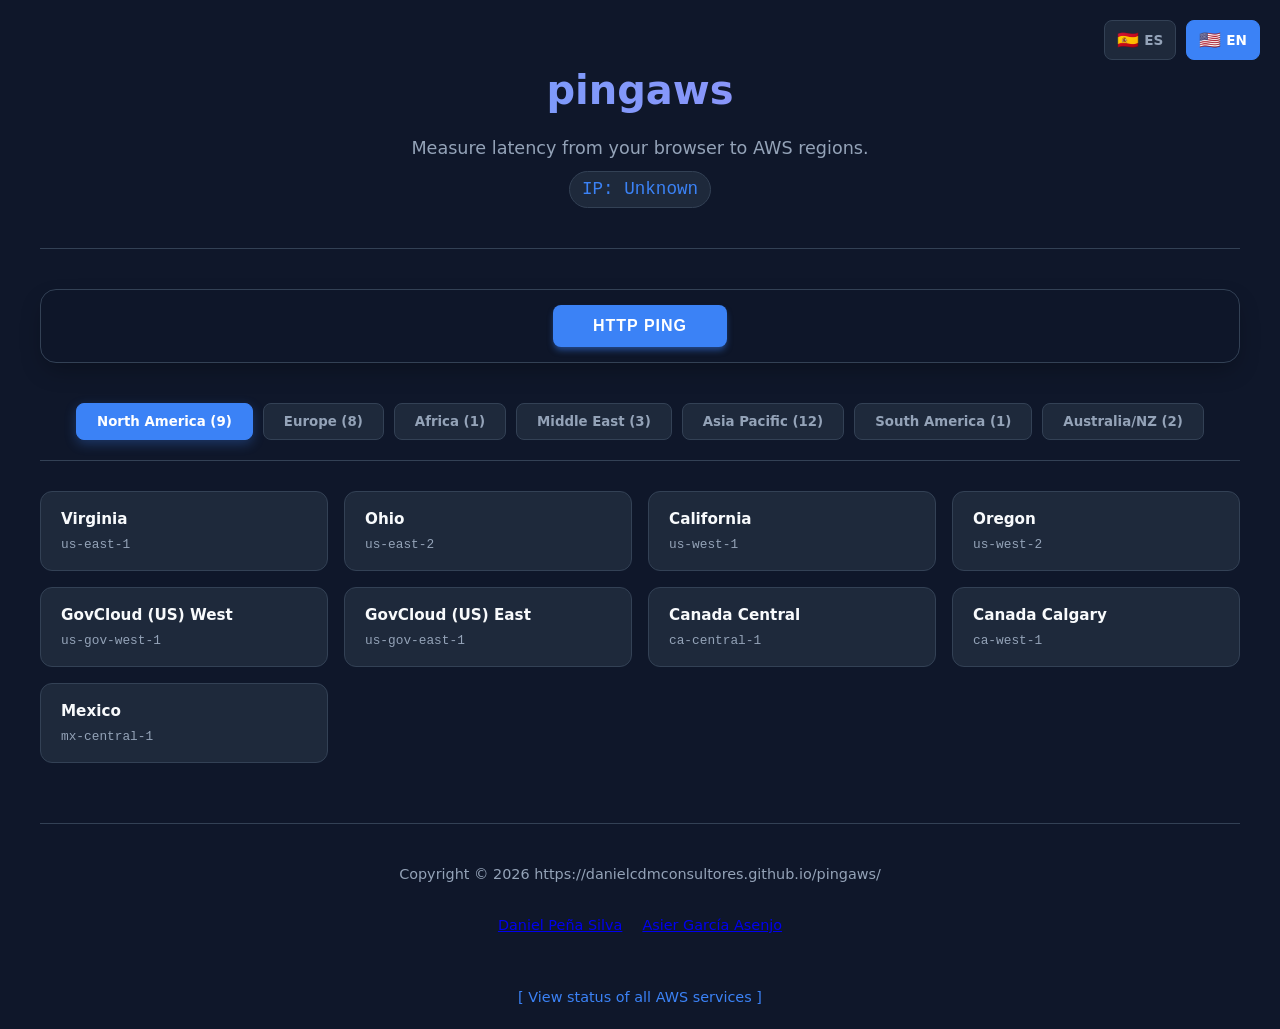
==== en.htm @ 283a3cfc "mejoras de SEO" ====
<!DOCTYPE html>
<html lang="en">

<head>
    <meta charset="UTF-8">
    <meta name="viewport" content="width=device-width, initial-scale=1.0">
    <title>AWS Latency Test - Ping All AWS Regions | pingaws</title>
    <meta name="description"
        content="Measure your network latency to all AWS regions directly from your browser. Fast, accurate, and secure HTTP ping test for Amazon Web Services.">
    <meta name="keywords"
        content="AWS latency, ping AWS, AWS regions, cloud latency test, AWS speed test, Amazon Web Services, cloud ping, network latency">
    <meta name="robots" content="index, follow">
    <link rel="canonical" href="https://danielcdmconsultores.github.io/pingaws/en.htm">
    <link rel="alternate" hreflang="es" href="https://danielcdmconsultores.github.io/pingaws/">
    <link rel="alternate" hreflang="en" href="https://danielcdmconsultores.github.io/pingaws/en.htm">
    <link rel="alternate" hreflang="x-default" href="https://danielcdmconsultores.github.io/pingaws/en.htm">

    <!-- Open Graph / Facebook -->
    <meta property="og:type" content="website">
    <meta property="og:url" content="https://danielcdmconsultores.github.io/pingaws/en.htm">
    <meta property="og:title" content="AWS Latency Test - Ping All AWS Regions">
    <meta property="og:description"
        content="Measure your network latency to all AWS regions directly from your browser. Fast, accurate, and secure HTTP ping test.">
    <meta property="og:image" content="pingaws.ico">

    <!-- Twitter -->
    <meta property="twitter:card" content="summary">
    <meta property="twitter:url" content="https://danielcdmconsultores.github.io/pingaws/en.htm">
    <meta property="twitter:title" content="AWS Latency Test - Ping All AWS Regions">
    <meta property="twitter:description"
        content="Measure your network latency to all AWS regions directly from your browser. Fast, accurate, and secure HTTP ping test.">
    <meta property="twitter:image" content="pingaws.ico">

    <link rel="icon" type="image/x-icon" href="pingaws.ico">
    <link rel="stylesheet" href="style.css">
    <script src="https://l2.io/ip.js?var=userip"></script>
    <script src="jquery-3.7.1.min.js"></script>

    <!-- Structured Data -->
    <script type="application/ld+json">
  {
    "@context": "https://schema.org",
    "@type": "WebApplication",
    "name": "AWS Latency Test",
    "url": "https://danielcdmconsultores.github.io/pingaws/en.htm",
    "description": "A browser-based tool to measure network latency to all Amazon Web Services (AWS) regions.",
    "applicationCategory": "UtilityApplication",
    "operatingSystem": "Any",
    "offers": {
      "@type": "Offer",
      "price": "0",
      "priceCurrency": "USD"
    },
    "author": {
      "@type": "Person",
      "name": "Daniel Peña Silva"
    }
  }
  </script>
</head>

<body>

    <div class="lang-switcher">
        <a href="index.htm" class="lang-link"><span class="flag">🇪🇸</span> ES</a>
        <a href="en.htm" class="lang-link active"><span class="flag">🇺🇸</span> EN</a>
    </div>

    <main class="container">
        <header>
            <h1>pingaws</h1>
            <p class="subtitle">
                Measure latency from your browser to AWS regions.<br>
                <span class="ip-display">IP:
                    <script>document.write(typeof userip !== 'undefined' ? userip : "Unknown");</script>
                </span>
            </p>
        </header>

        <div class="controls">
            <div id="imageCell"></div>
            <input type="submit" id="pingbutton" value="HTTP PING">
        </div>

        <!-- Tabs Navigation -->
        <div class="tabs-nav">
            <button class="tab-btn active" data-tab="na">North America (9)</button>
            <button class="tab-btn" data-tab="eu">Europe (8)</button>
            <button class="tab-btn" data-tab="af">Africa (1)</button>
            <button class="tab-btn" data-tab="me">Middle East (3)</button>
            <button class="tab-btn" data-tab="ap">Asia Pacific (12)</button>
            <button class="tab-btn" data-tab="sa">South America (1)</button>
            <button class="tab-btn" data-tab="au">Australia/NZ (2)</button>
        </div>

        <div id="regions-container">

            <!-- North America -->
            <div id="na" class="tab-content active">
                <div class="regions-grid">
                    <div class="region-card">
                        <div class="region-info">
                            <div class="region-name">Virginia</div>
                            <div class="region-code">us-east-1</div>
                        </div>
                        <div class="latency" id="us-east-1" endpoint="http://dynamodb.us-east-1.amazonaws.com/">&nbsp;
                        </div>
                    </div>
                    <div class="region-card">
                        <div class="region-info">
                            <div class="region-name">Ohio</div>
                            <div class="region-code">us-east-2</div>
                        </div>
                        <div class="latency" id="us-east-2" endpoint="http://dynamodb.us-east-2.amazonaws.com/">&nbsp;
                        </div>
                    </div>
                    <div class="region-card">
                        <div class="region-info">
                            <div class="region-name">California</div>
                            <div class="region-code">us-west-1</div>
                        </div>
                        <div class="latency" id="us-west-1" endpoint="http://dynamodb.us-west-1.amazonaws.com/">&nbsp;
                        </div>
                    </div>
                    <div class="region-card">
                        <div class="region-info">
                            <div class="region-name">Oregon</div>
                            <div class="region-code">us-west-2</div>
                        </div>
                        <div class="latency" id="us-west-2" endpoint="http://dynamodb.us-west-2.amazonaws.com/">&nbsp;
                        </div>
                    </div>
                    <div class="region-card">
                        <div class="region-info">
                            <div class="region-name">GovCloud (US) West</div>
                            <div class="region-code">us-gov-west-1</div>
                        </div>
                        <div class="latency" id="us-gov-west-1" endpoint="http://dynamodb.us-gov-west-1.amazonaws.com/">
                            &nbsp;</div>
                    </div>
                    <div class="region-card">
                        <div class="region-info">
                            <div class="region-name">GovCloud (US) East</div>
                            <div class="region-code">us-gov-east-1</div>
                        </div>
                        <div class="latency" id="us-gov-east-1" endpoint="http://dynamodb.us-gov-east-1.amazonaws.com/">
                            &nbsp;</div>
                    </div>
                    <div class="region-card">
                        <div class="region-info">
                            <div class="region-name">Canada Central</div>
                            <div class="region-code">ca-central-1</div>
                        </div>
                        <div class="latency" id="ca-central-1" endpoint="http://dynamodb.ca-central-1.amazonaws.com/">
                            &nbsp;</div>
                    </div>
                    <div class="region-card">
                        <div class="region-info">
                            <div class="region-name">Canada Calgary</div>
                            <div class="region-code">ca-west-1</div>
                        </div>
                        <div class="latency" id="ca-west-1" endpoint="http://dynamodb.ca-west-1.amazonaws.com/">&nbsp;
                        </div>
                    </div>
                    <div class="region-card">
                        <div class="region-info">
                            <div class="region-name">Mexico</div>
                            <div class="region-code">mx-central-1</div>
                        </div>
                        <div class="latency" id="mx-central-1" endpoint="http://dynamodb.mx-central-1.amazonaws.com/">
                            &nbsp;</div>
                    </div>
                </div>
            </div>

            <!-- Europe -->
            <div id="eu" class="tab-content">
                <div class="regions-grid">
                    <div class="region-card">
                        <div class="region-info">
                            <div class="region-name">Spain</div>
                            <div class="region-code">eu-south-2</div>
                        </div>
                        <div class="latency" id="eu-south-2" endpoint="http://dynamodb.eu-south-2.amazonaws.com/">&nbsp;
                        </div>
                    </div>
                    <div class="region-card">
                        <div class="region-info">
                            <div class="region-name">Milan</div>
                            <div class="region-code">eu-south-1</div>
                        </div>
                        <div class="latency" id="eu-south-1" endpoint="http://dynamodb.eu-south-1.amazonaws.com/">&nbsp;
                        </div>
                    </div>
                    <div class="region-card">
                        <div class="region-info">
                            <div class="region-name">Ireland</div>
                            <div class="region-code">eu-west-1</div>
                        </div>
                        <div class="latency" id="eu-west-1" endpoint="http://dynamodb.eu-west-1.amazonaws.com/">&nbsp;
                        </div>
                    </div>
                    <div class="region-card">
                        <div class="region-info">
                            <div class="region-name">Switzerland</div>
                            <div class="region-code">eu-central-2</div>
                        </div>
                        <div class="latency" id="eu-central-2" endpoint="http://dynamodb.eu-central-2.amazonaws.com/">
                            &nbsp;</div>
                    </div>
                    <div class="region-card">
                        <div class="region-info">
                            <div class="region-name">Frankfurt</div>
                            <div class="region-code">eu-central-1</div>
                        </div>
                        <div class="latency" id="eu-central-1" endpoint="http://dynamodb.eu-central-1.amazonaws.com/">
                            &nbsp;</div>
                    </div>
                    <div class="region-card">
                        <div class="region-info">
                            <div class="region-name">Paris</div>
                            <div class="region-code">eu-west-3</div>
                        </div>
                        <div class="latency" id="eu-west-3" endpoint="http://dynamodb.eu-west-3.amazonaws.com/">&nbsp;
                        </div>
                    </div>
                    <div class="region-card">
                        <div class="region-info">
                            <div class="region-name">Stockholm</div>
                            <div class="region-code">eu-north-1</div>
                        </div>
                        <div class="latency" id="eu-north-1" endpoint="http://dynamodb.eu-north-1.amazonaws.com/">&nbsp;
                        </div>
                    </div>
                    <div class="region-card">
                        <div class="region-info">
                            <div class="region-name">London</div>
                            <div class="region-code">eu-west-2</div>
                        </div>
                        <div class="latency" id="eu-west-2" endpoint="http://dynamodb.eu-west-2.amazonaws.com/">&nbsp;
                        </div>
                    </div>
                </div>
            </div>

            <!-- Africa -->
            <div id="af" class="tab-content">
                <div class="regions-grid">
                    <div class="region-card">
                        <div class="region-info">
                            <div class="region-name">Cape Town</div>
                            <div class="region-code">af-south-1</div>
                        </div>
                        <div class="latency" id="af-south-1" endpoint="http://dynamodb.af-south-1.amazonaws.com/">&nbsp;
                        </div>
                    </div>
                </div>
            </div>

            <!-- Middle East -->
            <div id="me" class="tab-content">
                <div class="regions-grid">
                    <div class="region-card">
                        <div class="region-info">
                            <div class="region-name">Bahrain</div>
                            <div class="region-code">me-south-1</div>
                        </div>
                        <div class="latency" id="me-south-1" endpoint="http://dynamodb.me-south-1.amazonaws.com/">&nbsp;
                        </div>
                    </div>
                    <div class="region-card">
                        <div class="region-info">
                            <div class="region-name">UAE</div>
                            <div class="region-code">me-central-1</div>
                        </div>
                        <div class="latency" id="me-central-1" endpoint="http://dynamodb.me-central-1.amazonaws.com/">
                            &nbsp;</div>
                    </div>
                    <div class="region-card">
                        <div class="region-info">
                            <div class="region-name">Israel (Tel Aviv)</div>
                            <div class="region-code">il-central-1</div>
                        </div>
                        <div class="latency" id="il-central-1" endpoint="http://dynamodb.il-central-1.amazonaws.com/">
                            &nbsp;</div>
                    </div>
                </div>
            </div>

            <!-- Asia Pacific -->
            <div id="ap" class="tab-content">
                <div class="regions-grid">
                    <div class="region-card">
                        <div class="region-info">
                            <div class="region-name">Mumbai</div>
                            <div class="region-code">ap-south-1</div>
                        </div>
                        <div class="latency" id="ap-south-1" endpoint="http://dynamodb.ap-south-1.amazonaws.com/">&nbsp;
                        </div>
                    </div>
                    <div class="region-card">
                        <div class="region-info">
                            <div class="region-name">Seoul</div>
                            <div class="region-code">ap-northeast-2</div>
                        </div>
                        <div class="latency" id="ap-northeast-2"
                            endpoint="http://dynamodb.ap-northeast-2.amazonaws.com/">&nbsp;
                        </div>
                    </div>
                    <div class="region-card">
                        <div class="region-info">
                            <div class="region-name">Singapore</div>
                            <div class="region-code">ap-southeast-1</div>
                        </div>
                        <div class="latency" id="ap-southeast-1"
                            endpoint="http://dynamodb.ap-southeast-1.amazonaws.com/">&nbsp;
                        </div>
                    </div>
                    <div class="region-card">
                        <div class="region-info">
                            <div class="region-name">Tokyo</div>
                            <div class="region-code">ap-northeast-1</div>
                        </div>
                        <div class="latency" id="ap-northeast-1"
                            endpoint="http://dynamodb.ap-northeast-1.amazonaws.com/">&nbsp;
                        </div>
                    </div>
                    <div class="region-card">
                        <div class="region-info">
                            <div class="region-name">Osaka</div>
                            <div class="region-code">ap-northeast-3</div>
                        </div>
                        <div class="latency" id="ap-northeast-3"
                            endpoint="http://dynamodb.ap-northeast-3.amazonaws.com/">&nbsp;
                        </div>
                    </div>
                    <div class="region-card">
                        <div class="region-info">
                            <div class="region-name">Hong Kong</div>
                            <div class="region-code">ap-east-1</div>
                        </div>
                        <div class="latency" id="ap-east-1" endpoint="http://dynamodb.ap-east-1.amazonaws.com/">&nbsp;
                        </div>
                    </div>
                    <div class="region-card">
                        <div class="region-info">
                            <div class="region-name">Hyderabad</div>
                            <div class="region-code">ap-south-2</div>
                        </div>
                        <div class="latency" id="ap-south-2" endpoint="http://dynamodb.ap-south-2.amazonaws.com/">&nbsp;
                        </div>
                    </div>
                    <div class="region-card">
                        <div class="region-info">
                            <div class="region-name">Jakarta</div>
                            <div class="region-code">ap-southeast-3</div>
                        </div>
                        <div class="latency" id="ap-southeast-3"
                            endpoint="http://dynamodb.ap-southeast-3.amazonaws.com/">&nbsp;
                        </div>
                    </div>
                    <div class="region-card">
                        <div class="region-info">
                            <div class="region-name">Beijing</div>
                            <div class="region-code">cn-north-1</div>
                        </div>
                        <div class="latency" id="cn-north-1" endpoint="http://dynamodb.cn-north-1.amazonaws.com.cn/">
                            &nbsp;</div>
                    </div>
                    <div class="region-card">
                        <div class="region-info">
                            <div class="region-name">Ningxia</div>
                            <div class="region-code">cn-northwest-1</div>
                        </div>
                        <div class="latency" id="cn-northwest-1"
                            endpoint="http://dynamodb.cn-northwest-1.amazonaws.com.cn/">&nbsp;
                        </div>
                    </div>
                    <div class="region-card">
                        <div class="region-info">
                            <div class="region-name">Malaysia</div>
                            <div class="region-code">ap-southeast-5</div>
                        </div>
                        <div class="latency" id="ap-southeast-5"
                            endpoint="http://dynamodb.ap-southeast-5.amazonaws.com/">&nbsp;
                        </div>
                    </div>
                    <div class="region-card">
                        <div class="region-info">
                            <div class="region-name">Thailand</div>
                            <div class="region-code">ap-southeast-7</div>
                        </div>
                        <div class="latency" id="ap-southeast-7"
                            endpoint="http://dynamodb.ap-southeast-7.amazonaws.com/">&nbsp;
                        </div>
                    </div>
                </div>
            </div>

            <!-- South America -->
            <div id="sa" class="tab-content">
                <div class="regions-grid">
                    <div class="region-card">
                        <div class="region-info">
                            <div class="region-name">São Paulo</div>
                            <div class="region-code">sa-east-1</div>
                        </div>
                        <div class="latency" id="sa-east-1" endpoint="http://dynamodb.sa-east-1.amazonaws.com/">&nbsp;
                        </div>
                    </div>
                </div>
            </div>

            <!-- Australia/NZ -->
            <div id="au" class="tab-content">
                <div class="regions-grid">
                    <div class="region-card">
                        <div class="region-info">
                            <div class="region-name">Sydney</div>
                            <div class="region-code">ap-southeast-2</div>
                        </div>
                        <div class="latency" id="ap-southeast-2"
                            endpoint="http://dynamodb.ap-southeast-2.amazonaws.com/">&nbsp;
                        </div>
                    </div>
                    <div class="region-card">
                        <div class="region-info">
                            <div class="region-name">Melbourne</div>
                            <div class="region-code">ap-southeast-4</div>
                        </div>
                        <div class="latency" id="ap-southeast-4"
                            endpoint="http://dynamodb.ap-southeast-4.amazonaws.com/">&nbsp;
                        </div>
                    </div>
                </div>
            </div>

        </div>

        <footer>
            <p>Copyright &copy; 2026
                https://danielcdmconsultores.github.io/pingaws/</p>
            <div class="linkedin-badges">
                <script type="text/javascript" src="https://platform.linkedin.com/badges/js/profile.js" async
                    defer></script>
                <div class="badge-base LI-profile-badge" data-locale="en_US" data-size="large" data-theme="dark"
                    data-type="VERTICAL" data-vanity="danielsilva73" data-version="v1"><a
                        class="badge-base__link LI-simple-link"
                        href="https://es.linkedin.com/in/danielsilva73?trk=profile-badge">Daniel Peña Silva</a></div>

                <div class="badge-base LI-profile-badge" data-locale="en_US" data-size="large" data-theme="dark"
                    data-type="VERTICAL" data-vanity="axiergarcia" data-version="v1"><a
                        class="badge-base__link LI-simple-link"
                        href="https://es.linkedin.com/in/axiergarcia?trk=profile-badge">Asier García Asenjo</a></div>
            </div>
            <a href="https://health.aws.amazon.com/health/status" class="aws-status-link" target="_blank"
                rel="noopener noreferrer">[ View status of all AWS services ]</a>
        </footer>
    </main>

    <script type="text/javascript">
        var pingButton = $("#pingbutton");

        function disablePingButton() {
            pingButton.attr("disabled", "disabled");
            pingButton.val("Calculating latency...");
            pingButton.addClass("blink-calculating");
        }

        function enablePingButton() {
            pingButton.removeAttr("disabled");
            pingButton.val("HTTP Ping");
            pingButton.removeClass("blink-calculating");
        }

        function getURLParameter(name) {
            var regex = new RegExp('[?|&]' + name + '=' + '([^&;]+?)(&|#|;|$)');
            var matches = regex.exec(location.search);
            if (matches == null) {
                return null;
            }
            var value = matches[1];
            value = value.replace(/\+/g, '%20');
            return decodeURIComponent(value);
        }

        $(document).ready(function () {
            // Tab Switching Logic
            $(".tab-btn").click(function () {
                var tabId = $(this).data("tab");

                // Remove active class from all buttons and contents
                $(".tab-btn").removeClass("active");
                $(".tab-content").removeClass("active");

                // Add active class to clicked button and target content
                $(this).addClass("active");
                $("#" + tabId).addClass("active");
            });

            $("#pingbutton").click(pingButtonClicked);
            if (getURLParameter("run")) {
                $("#pingbutton").click();
            }
        });

        function pingButtonClicked() {
            disablePingButton();
            // Clear previous results
            $(".latency").html("&nbsp;");
            $(".fastest-latency").removeClass("fastest-latency");
            $(".blink-fastest").removeClass("blink-fastest");

            var latencyBoxes = $(".latency").toArray();
            latencyBoxes.reverse();
            doNextBox(latencyBoxes);
        }

        function doNextBox(latencyBoxes) {
            var box = latencyBoxes.pop();
            if (box) {
                var region = box.id;
                var endpoint = box.getAttribute("endpoint");
                step1_connect(box, region, endpoint, latencyBoxes);
            } else {
                markFastestLatency();
                enablePingButton();
            }
        }

        var imageCell = $("#imageCell");

        function ping_endpoint(endpoint, onComplete) {
            var randomString = Math.floor(Math.random() * 0xFFFFFFFFFFFFFFFF).toString(36);
            var targetUrl = endpoint + "ping?x=" + randomString;
            imageCell.empty();
            imageCell.html("<img id='pingImage' style='display: none'>");
            var pingImage = $("#pingImage");
            pingImage.on("error", onComplete);
            pingImage.attr("src", targetUrl);
        }

        function step1_connect(box, region, endpoint, latencyBoxes) {
            $(box).html("...");
            ping_endpoint(endpoint, function () {
                step2_ping(box, region, endpoint, latencyBoxes);
            });
        }

        function currentTimeMillis() {
            return (new Date()).getTime();
        }

        function step2_ping(box, region, endpoint, latencyBoxes) {
            $(box).html("ping");
            var startTime = currentTimeMillis();
            ping_endpoint(endpoint, function () {
                step3_finish(startTime, box, region, endpoint, latencyBoxes);
            });
        }

        function step3_finish(startTime, box, region, endpoint, latencyBoxes) {
            var endTime = currentTimeMillis();
            var elapsed = endTime - startTime;
            var resultText = elapsed.toString() + " ms";
            $(box).html(resultText);
            doNextBox(latencyBoxes);
        }

        function markFastestLatency() {
            var minLatency = Infinity;
            var minBox = null;
            $(".latency").each(function () {
                var latencyText = $(this).text();
                if (latencyText.endsWith("ms")) {
                    var latency = parseInt(latencyText.replace(" ms", ""));
                    if (latency < minLatency) {
                        minLatency = latency;
                        minBox = $(this);
                    }
                }
            });
            if (minBox) {
                var currentText = minBox.html();
                minBox.html("<span class='fastest-latency'>* " + currentText + "</span>");

                // Add blinking to the region card
                minBox.closest(".region-card").addClass("blink-fastest");

                // Find the tab and blink it
                var tabId = minBox.closest(".tab-content").attr("id");
                if (tabId) {
                    var tabBtn = $(".tab-btn[data-tab='" + tabId + "']");
                    tabBtn.addClass("blink-fastest");
                    tabBtn.click();
                }
            }
        }
    </script>

</body>

</html>
---- style.css ----
:root {
    --bg-color: #0f172a;
    --card-bg: #1e293b;
    --text-primary: #f8fafc;
    --text-secondary: #94a3b8;
    --accent: #3b82f6;
    --accent-hover: #2563eb;
    --success: #22c55e;
    --border: #334155;
    --font-family: 'Inter', system-ui, -apple-system, sans-serif;
}

* {
    box-sizing: border-box;
    margin: 0;
    padding: 0;
}

body {
    background-color: var(--bg-color);
    color: var(--text-primary);
    font-family: var(--font-family);
    line-height: 1.5;
    padding: 20px;
    -webkit-font-smoothing: antialiased;
}

.container {
    max-width: 1200px;
    margin: 0 auto;
}

header {
    text-align: center;
    margin-bottom: 40px;
    padding: 40px 0;
    border-bottom: 1px solid var(--border);
}

h1 {
    font-size: 2.5rem;
    font-weight: 800;
    background: linear-gradient(to right, #60a5fa, #a78bfa);
    -webkit-background-clip: text;
    background-clip: text;
    -webkit-text-fill-color: transparent;
    margin-bottom: 15px;
}

.subtitle {
    color: var(--text-secondary);
    font-size: 1.1rem;
}

.ip-display {
    display: inline-block;
    background: var(--card-bg);
    padding: 4px 12px;
    border-radius: 20px;
    font-family: monospace;
    color: var(--accent);
    margin-top: 10px;
    border: 1px solid var(--border);
}

.controls {
    display: flex;
    justify-content: center;
    align-items: center;
    gap: 20px;
    margin-bottom: 40px;
    position: sticky;
    top: 20px;
    z-index: 100;
    background: rgba(15, 23, 42, 0.85);
    backdrop-filter: blur(12px);
    padding: 15px;
    border-radius: 16px;
    border: 1px solid var(--border);
    box-shadow: 0 10px 25px -5px rgba(0, 0, 0, 0.3);
}

#pingbutton {
    background-color: var(--accent);
    color: white;
    border: none;
    padding: 12px 40px;
    font-size: 1rem;
    font-weight: 700;
    border-radius: 8px;
    cursor: pointer;
    transition: all 0.2s;
    text-transform: uppercase;
    letter-spacing: 1px;
    box-shadow: 0 4px 6px -1px rgba(59, 130, 246, 0.5);
}

#pingbutton:hover:not(:disabled) {
    background-color: var(--accent-hover);
    transform: translateY(-2px);
    box-shadow: 0 6px 12px -2px rgba(59, 130, 246, 0.6);
}

#pingbutton:disabled {
    opacity: 0.6;
    cursor: not-allowed;
    transform: none;
    filter: grayscale(0.5);
}

#imageCell {
    width: 0;
    height: 0;
    overflow: hidden;
    position: absolute;
}

/* Tabs Styles */
.tabs-nav {
    display: flex;
    justify-content: center;
    flex-wrap: wrap;
    gap: 10px;
    margin-bottom: 30px;
    padding-bottom: 20px;
    border-bottom: 1px solid var(--border);
}

.tab-btn {
    background-color: var(--card-bg);
    color: var(--text-secondary);
    border: 1px solid var(--border);
    padding: 10px 20px;
    border-radius: 8px;
    cursor: pointer;
    font-weight: 600;
    transition: all 0.2s;
    font-family: var(--font-family);
}

.tab-btn:hover {
    background-color: #2d3b4e;
    color: var(--text-primary);
}

.tab-btn.active {
    background-color: var(--accent);
    color: white;
    border-color: var(--accent);
    box-shadow: 0 4px 12px rgba(59, 130, 246, 0.3);
}

.tab-content {
    display: none;
    animation: fadeIn 0.3s ease-in-out;
}

.tab-content.active {
    display: block;
}

@keyframes fadeIn {
    from {
        opacity: 0;
        transform: translateY(10px);
    }

    to {
        opacity: 1;
        transform: translateY(0);
    }
}

.regions-grid {
    display: grid;
    grid-template-columns: repeat(auto-fill, minmax(280px, 1fr));
    gap: 16px;
    margin-bottom: 30px;
}

.continent-title {
    display: none;
    /* Hidden in tabs view as the tab button serves as title */
}

.region-card {
    background-color: var(--card-bg);
    border: 1px solid var(--border);
    border-radius: 12px;
    padding: 16px 20px;
    display: flex;
    justify-content: space-between;
    align-items: center;
    transition: all 0.2s ease;
}

.region-card:hover {
    transform: translateY(-2px);
    border-color: var(--accent);
    box-shadow: 0 4px 12px rgba(0, 0, 0, 0.2);
}

.region-info {
    display: flex;
    flex-direction: column;
}

.region-name {
    font-weight: 600;
    font-size: 0.95rem;
    margin-bottom: 4px;
    color: var(--text-primary);
}

.region-code {
    font-size: 0.8rem;
    color: var(--text-secondary);
    font-family: monospace;
}

.latency {
    font-family: monospace;
    font-size: 1.1rem;
    font-weight: 700;
    color: var(--text-secondary);
    text-align: right;
}

.fastest-latency {
    color: var(--success);
    text-shadow: 0 0 15px rgba(34, 197, 94, 0.4);
}

footer {
    text-align: center;
    margin-top: 60px;
    padding-top: 40px;
    border-top: 1px solid var(--border);
    color: var(--text-secondary);
    font-size: 0.9rem;
}

.linkedin-badges {
    display: flex;
    justify-content: center;
    gap: 20px;
    margin: 30px 0;
    flex-wrap: wrap;
}

.aws-status-link {
    display: inline-block;
    margin-top: 20px;
    color: var(--accent);
    text-decoration: none;
    font-weight: 500;
    transition: color 0.2s;
}

.aws-status-link:hover {
    color: var(--accent-hover);
    text-decoration: underline;
}


/* Language Switcher */
.lang-switcher {
    position: absolute;
    top: 20px;
    right: 20px;
    display: flex;
    gap: 10px;
    z-index: 1000;
}

.lang-link {
    display: flex;
    align-items: center;
    gap: 5px;
    padding: 6px 12px;
    background: var(--card-bg);
    border: 1px solid var(--border);
    border-radius: 8px;
    color: var(--text-secondary);
    text-decoration: none;
    font-size: 0.85rem;
    font-weight: 600;
    transition: all 0.2s;
}

.lang-link:hover {
    border-color: var(--accent);
    color: var(--text-primary);
}

.lang-link.active {
    background: var(--accent);
    color: white;
    border-color: var(--accent);
}

.flag {
    font-size: 1.1rem;
}

/* Responsive adjustments */
@media (max-width: 600px) {
    .lang-switcher {
        position: static;
        justify-content: center;
        margin-bottom: 20px;
    }

    h1 {
        font-size: 1.8rem;
    }

    .controls {
        flex-direction: column;
        gap: 10px;
    }

    #pingbutton {
        width: 100%;
    }

    .regions-grid {
        grid-template-columns: 1fr;
    }

    .tabs-nav {
        flex-direction: column;
    }

    .tab-btn {
        width: 100%;
        text-align: center;
    }
}

@keyframes blink {
    0% {
        opacity: 1;
        box-shadow: 0 0 5px var(--success);
        border-color: var(--success);
    }

    50% {
        opacity: 0.6;
        box-shadow: 0 0 20px var(--success);
        border-color: var(--success);
    }

    100% {
        opacity: 1;
        box-shadow: 0 0 5px var(--success);
        border-color: var(--success);
    }
}

.blink-fastest {
    animation: blink 1s infinite;
    border-color: var(--success) !important;
    color: var(--success) !important;
}

@keyframes blinkButton {
    0% {
        opacity: 1;
    }

    50% {
        opacity: 0.5;
    }

    100% {
        opacity: 1;
    }
}

.blink-calculating {
    animation: blinkButton 0.8s infinite;
}
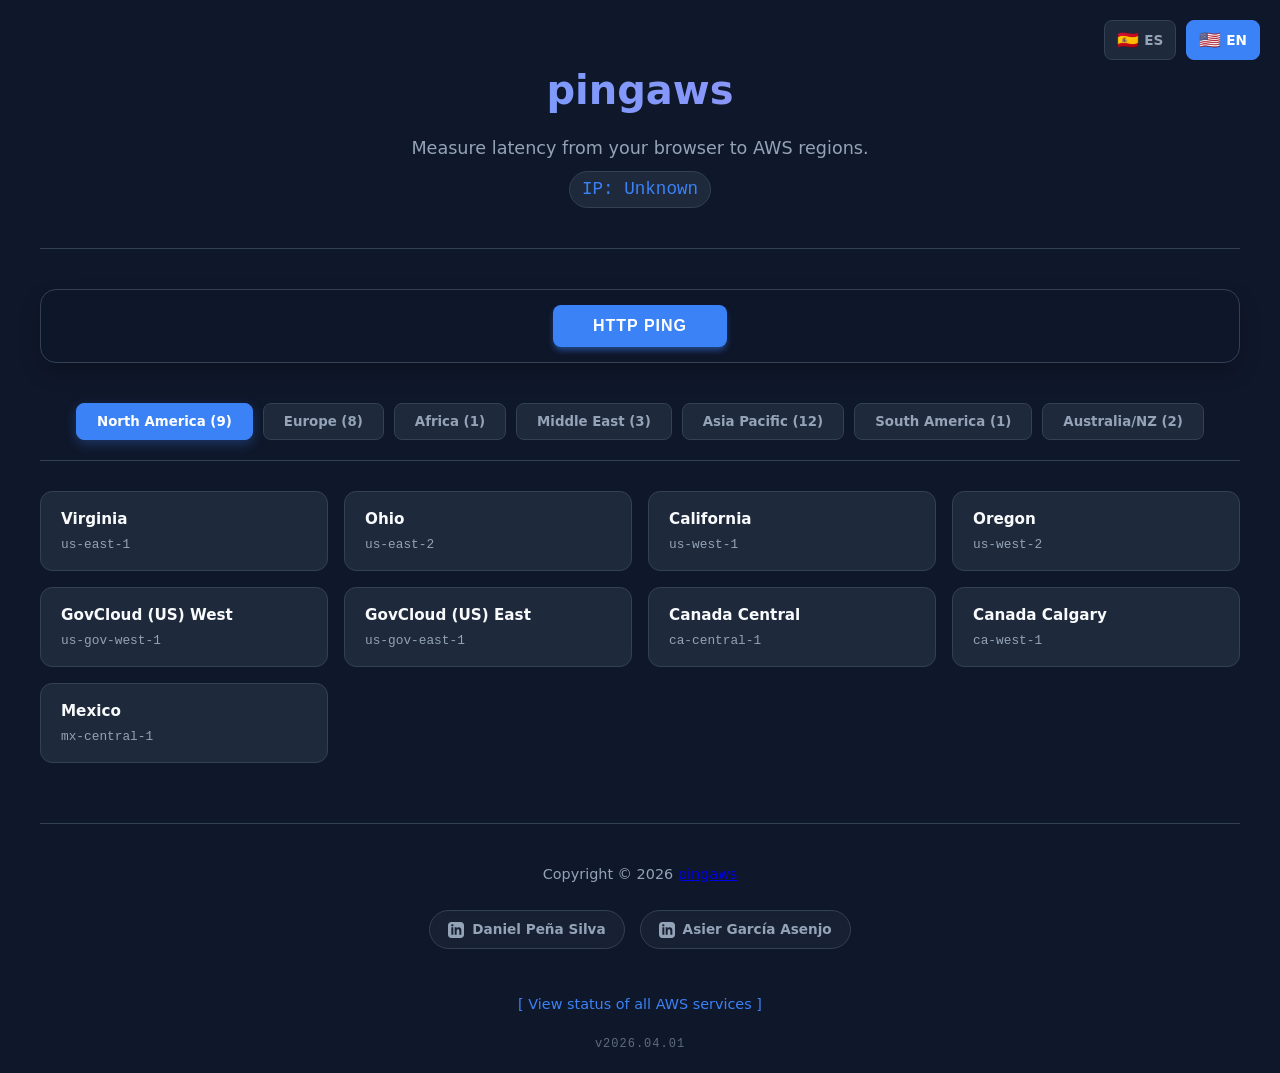
==== commit 9e691336: "mejora visual" ====
--- a/en.htm
+++ b/en.htm
@@ -34,7 +34,7 @@
     <link rel="icon" type="image/x-icon" href="pingaws.ico">
     <link rel="stylesheet" href="style.css">
     <script src="https://l2.io/ip.js?var=userip"></script>
-    <script src="jquery-3.7.1.min.js"></script>
+    <script src="jquery-4.0.0.min.js"></script>
 
     <!-- Structured Data -->
     <script type="application/ld+json">
@@ -438,23 +438,20 @@
         </div>
 
         <footer>
-            <p>Copyright &copy; 2026
-                https://danielcdmconsultores.github.io/pingaws/</p>
-            <div class="linkedin-badges">
-                <script type="text/javascript" src="https://platform.linkedin.com/badges/js/profile.js" async
-                    defer></script>
-                <div class="badge-base LI-profile-badge" data-locale="en_US" data-size="large" data-theme="dark"
-                    data-type="VERTICAL" data-vanity="danielsilva73" data-version="v1"><a
-                        class="badge-base__link LI-simple-link"
-                        href="https://es.linkedin.com/in/danielsilva73?trk=profile-badge">Daniel Peña Silva</a></div>
-
-                <div class="badge-base LI-profile-badge" data-locale="en_US" data-size="large" data-theme="dark"
-                    data-type="VERTICAL" data-vanity="axiergarcia" data-version="v1"><a
-                        class="badge-base__link LI-simple-link"
-                        href="https://es.linkedin.com/in/axiergarcia?trk=profile-badge">Asier García Asenjo</a></div>
+            <p>Copyright &copy; 2026 <a href="https://danielcdmconsultores.github.io/pingaws/en.htm">pingaws</a></p>
+            <div class="footer-links">
+                <a href="https://es.linkedin.com/in/danielsilva73" class="linkedin-link" target="_blank" rel="noopener noreferrer">
+                    <svg xmlns="http://www.w3.org/2000/svg" viewBox="0 0 24 24"><path d="M19 0h-14c-2.761 0-5 2.239-5 5v14c0 2.761 2.239 5 5 5h14c2.762 0 5-2.239 5-5v-14c0-2.761-2.238-5-5-5zm-11 19h-3v-11h3v11zm-1.5-12.268c-.966 0-1.75-.79-1.75-1.764s.784-1.764 1.75-1.764 1.75.79 1.75 1.764-.783 1.764-1.75 1.764zm13.5 12.268h-3v-5.604c0-3.368-4-3.113-4 0v5.604h-3v-11h3v1.765c1.396-2.586 7-2.777 7 2.476v6.759z"/></svg>
+                    Daniel Peña Silva
+                </a>
+                <a href="https://es.linkedin.com/in/axiergarcia" class="linkedin-link" target="_blank" rel="noopener noreferrer">
+                    <svg xmlns="http://www.w3.org/2000/svg" viewBox="0 0 24 24"><path d="M19 0h-14c-2.761 0-5 2.239-5 5v14c0 2.761 2.239 5 5 5h14c2.762 0 5-2.239 5-5v-14c0-2.761-2.238-5-5-5zm-11 19h-3v-11h3v11zm-1.5-12.268c-.966 0-1.75-.79-1.75-1.764s.784-1.764 1.75-1.764 1.75.79 1.75 1.764-.783 1.764-1.75 1.764zm13.5 12.268h-3v-5.604c0-3.368-4-3.113-4 0v5.604h-3v-11h3v1.765c1.396-2.586 7-2.777 7 2.476v6.759z"/></svg>
+                    Asier García Asenjo
+                </a>
             </div>
             <a href="https://health.aws.amazon.com/health/status" class="aws-status-link" target="_blank"
                 rel="noopener noreferrer">[ View status of all AWS services ]</a>
+            <div class="version">v2026.04.01</div>
         </footer>
     </main>
 
@@ -484,9 +481,9 @@
             return decodeURIComponent(value);
         }
 
-        $(document).ready(function () {
+        $(function () {
             // Tab Switching Logic
-            $(".tab-btn").click(function () {
+            $(".tab-btn").on("click", function () {
                 var tabId = $(this).data("tab");
 
                 // Remove active class from all buttons and contents
@@ -498,9 +495,9 @@
                 $("#" + tabId).addClass("active");
             });
 
-            $("#pingbutton").click(pingButtonClicked);
+            $("#pingbutton").on("click", pingButtonClicked);
             if (getURLParameter("run")) {
-                $("#pingbutton").click();
+                $("#pingbutton").trigger("click");
             }
         });
 
--- a/style.css
+++ b/style.css
@@ -73,6 +73,7 @@
     top: 20px;
     z-index: 100;
     background: rgba(15, 23, 42, 0.85);
+    -webkit-backdrop-filter: blur(12px);
     backdrop-filter: blur(12px);
     padding: 15px;
     border-radius: 16px;
@@ -240,12 +241,43 @@
     font-size: 0.9rem;
 }
 
-.linkedin-badges {
+.footer-links {
     display: flex;
     justify-content: center;
-    gap: 20px;
-    margin: 30px 0;
+    gap: 15px;
+    margin: 25px 0;
     flex-wrap: wrap;
+}
+
+.linkedin-link {
+    display: flex;
+    align-items: center;
+    gap: 8px;
+    padding: 8px 18px;
+    background: rgba(30, 41, 59, 0.6);
+    border: 1px solid var(--border);
+    border-radius: 50px;
+    color: var(--text-secondary);
+    text-decoration: none;
+    font-size: 0.85rem;
+    font-weight: 600;
+    transition: all 0.3s ease;
+    -webkit-backdrop-filter: blur(8px);
+    backdrop-filter: blur(8px);
+}
+
+.linkedin-link:hover {
+    background: var(--accent);
+    color: white;
+    border-color: var(--accent);
+    transform: translateY(-3px);
+    box-shadow: 0 8px 20px -5px rgba(59, 130, 246, 0.5);
+}
+
+.linkedin-link svg {
+    width: 16px;
+    height: 16px;
+    fill: currentColor;
 }
 
 .aws-status-link {
@@ -380,4 +412,13 @@
 
 .blink-calculating {
     animation: blinkButton 0.8s infinite;
+}
+
+.version {
+    font-size: 0.75rem;
+    color: var(--text-secondary);
+    opacity: 0.6;
+    margin-top: 20px;
+    font-family: monospace;
+    letter-spacing: 1px;
 }
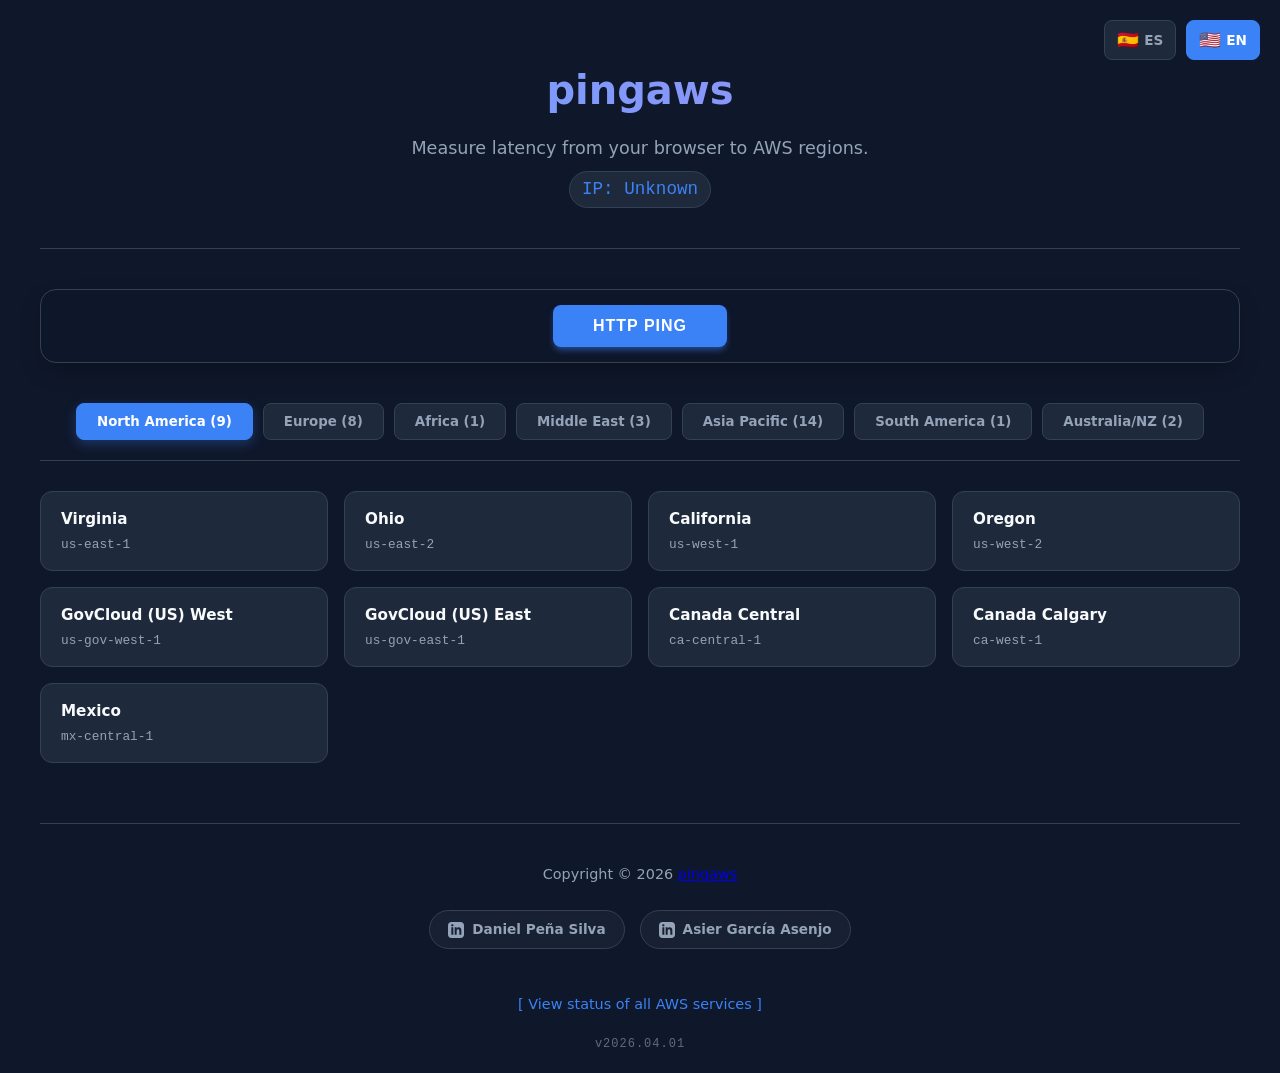
==== commit dd358253: "nuevas regiones" ====
--- a/en.htm
+++ b/en.htm
@@ -88,7 +88,7 @@
             <button class="tab-btn" data-tab="eu">Europe (8)</button>
             <button class="tab-btn" data-tab="af">Africa (1)</button>
             <button class="tab-btn" data-tab="me">Middle East (3)</button>
-            <button class="tab-btn" data-tab="ap">Asia Pacific (12)</button>
+            <button class="tab-btn" data-tab="ap">Asia Pacific (14)</button>
             <button class="tab-btn" data-tab="sa">South America (1)</button>
             <button class="tab-btn" data-tab="au">Australia/NZ (2)</button>
         </div>
@@ -392,6 +392,24 @@
                         </div>
                         <div class="latency" id="ap-southeast-7"
                             endpoint="http://dynamodb.ap-southeast-7.amazonaws.com/">&nbsp;
+                        </div>
+                    </div>
+                    <div class="region-card">
+                        <div class="region-info">
+                            <div class="region-name">Auckland</div>
+                            <div class="region-code">ap-southeast-6</div>
+                        </div>
+                        <div class="latency" id="ap-southeast-6"
+                            endpoint="http://dynamodb.ap-southeast-6.amazonaws.com/">&nbsp;
+                        </div>
+                    </div>
+                    <div class="region-card">
+                        <div class="region-info">
+                            <div class="region-name">Taipei</div>
+                            <div class="region-code">ap-east-2</div>
+                        </div>
+                        <div class="latency" id="ap-east-2"
+                            endpoint="http://dynamodb.ap-east-2.amazonaws.com/">&nbsp;
                         </div>
                     </div>
                 </div>
